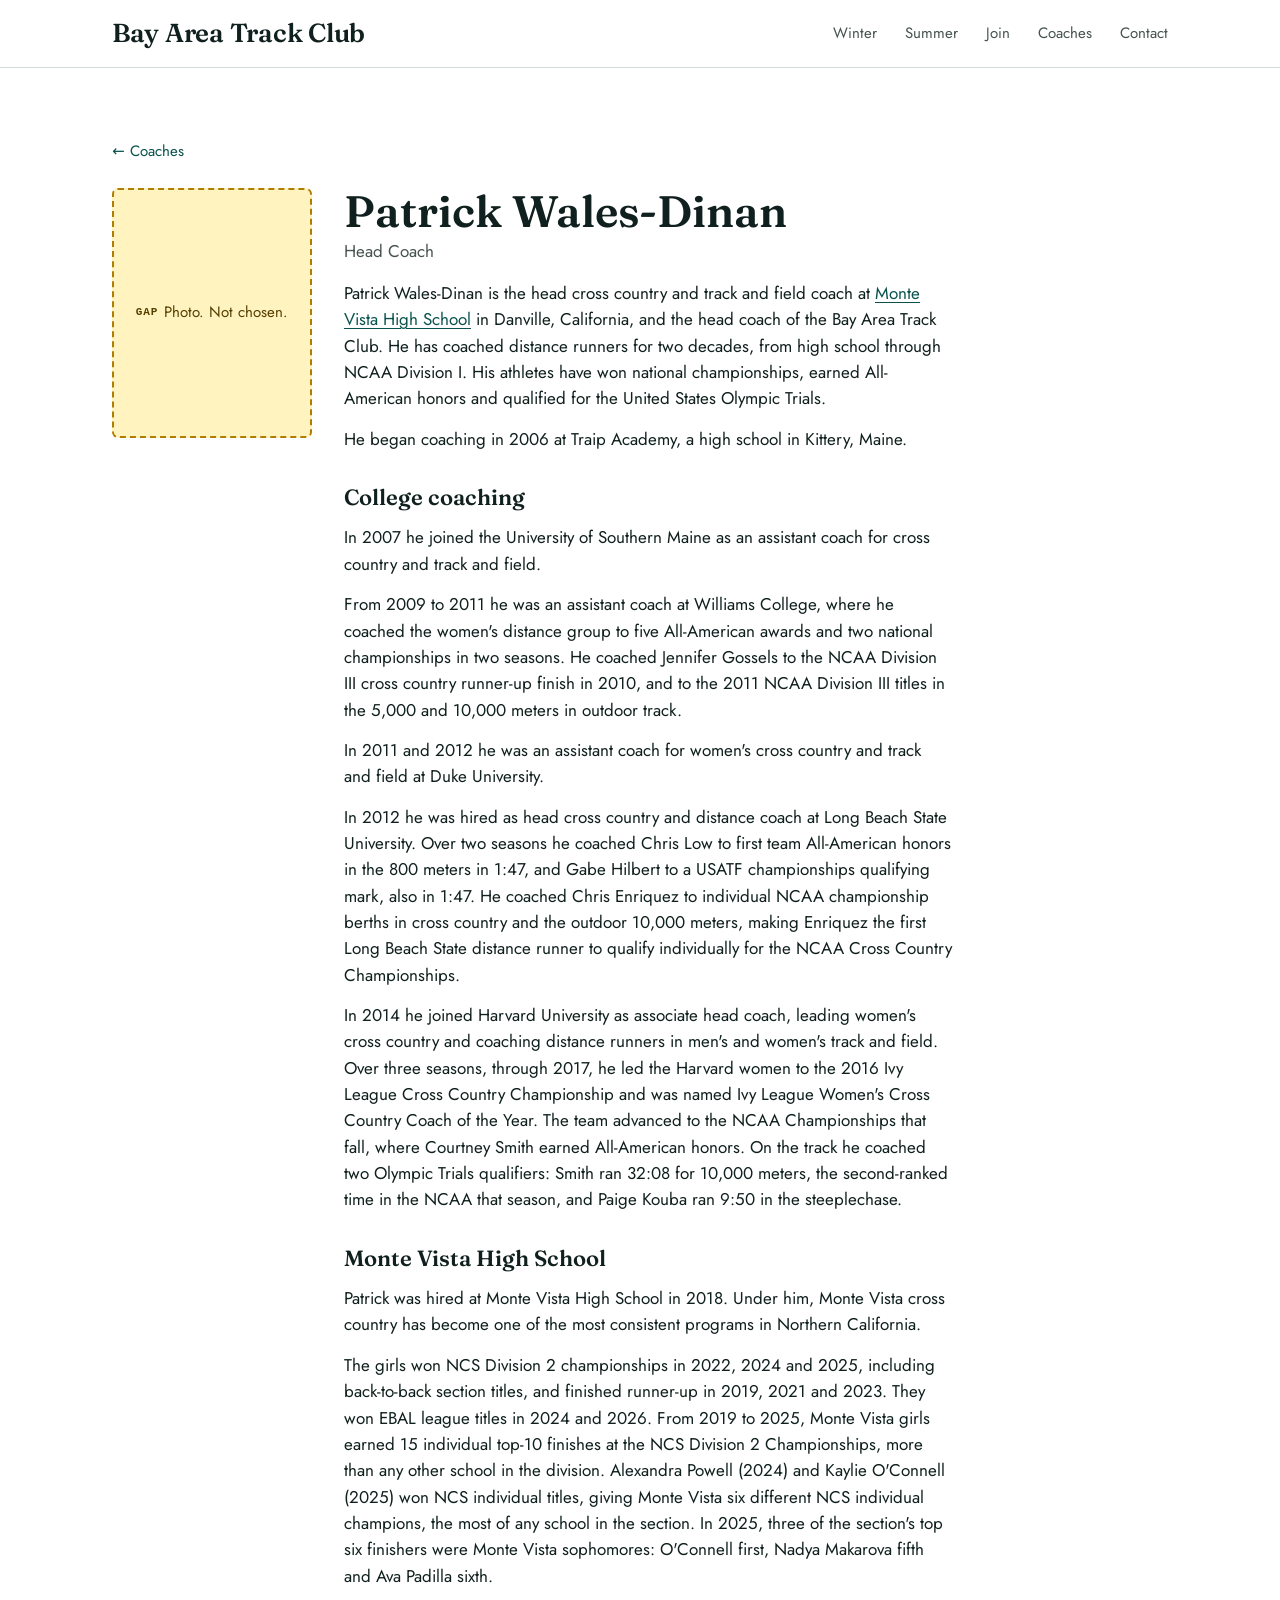
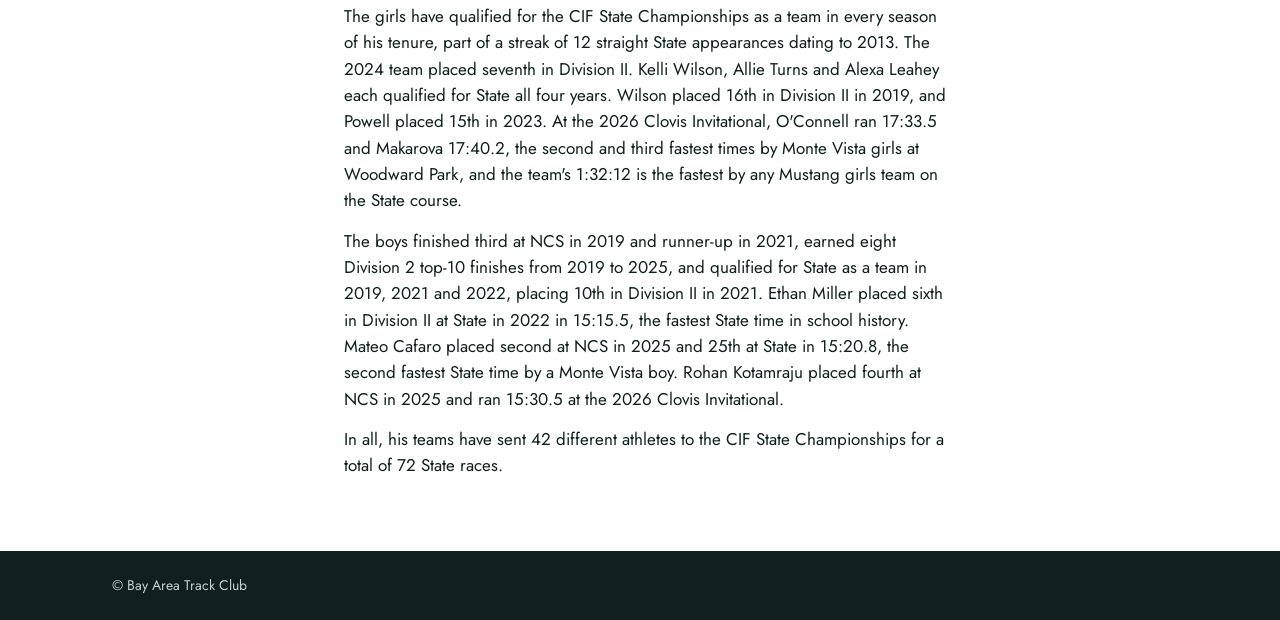
==== patrick-wales-dinan/index.html @ cbddcdc3 "Bay Area Track Club site, first version Not live: no remote, and the domain still points at Squaresp" ====
<!doctype html>
<html lang="en">
<head>
<meta charset="utf-8">
<meta name="viewport" content="width=device-width, initial-scale=1">
<title>Patrick Wales-Dinan | Head Coach, Bay Area Track Club</title>
<meta name="description" content="Patrick Wales-Dinan, head coach of the Bay Area Track Club, has coached distance runners for two decades, from high school through NCAA Division I.">
<link rel="canonical" href="https://www.bayareatrackclub.org/patrick-wales-dinan/">
<!-- GAP: favicon. Not decided; the empty icon stops a /favicon.ico 404. -->
<link rel="icon" href="data:,">
<link rel="preload" href="/fonts/jost-latin-400-normal.woff2" as="font" type="font/woff2" crossorigin>
<link rel="preload" href="/fonts/fraunces-latin-600-normal.woff2" as="font" type="font/woff2" crossorigin>
<link rel="stylesheet" href="/style.css">
</head>
<body>

<header class="site-header">
  <div class="wrap header-inner">
    <p class="wordmark"><a href="/">Bay Area Track Club</a></p>
    <nav class="nav" aria-label="Sections">
      <a href="/#winter">Winter</a>
      <a href="/#summer">Summer</a>
      <a href="/#join">Join</a>
      <a href="/#coaches">Coaches</a>
      <a href="/#contact">Contact</a>
    </nav>
  </div>
</header>

<main class="section">
  <div class="wrap">
    <p class="back"><a href="/#coaches">← Coaches</a></p>
    <article class="coach coach-page">
      <div class="coach-photo gap"><b class="gap-label">Gap</b> Photo. Not chosen.</div>
      <div class="coach-text">
        <h1>Patrick Wales-Dinan</h1>
        <p class="role">Head Coach</p>
        <div class="bio">
          <p>Patrick Wales-Dinan is the head cross country and track and field coach at <a href="https://montevistaxc.com/team/patrick-wales-dinan/">Monte Vista High School</a> in Danville, California, and the head coach of the Bay Area Track Club. He has coached distance runners for two decades, from high school through NCAA Division I. His athletes have won national championships, earned All-American honors and qualified for the United States Olympic Trials.</p>
          <p>He began coaching in 2006 at Traip Academy, a high school in Kittery, Maine.</p>
          <h2>College coaching</h2>
          <p>In 2007 he joined the University of Southern Maine as an assistant coach for cross country and track and field.</p>
          <p>From 2009 to 2011 he was an assistant coach at Williams College, where he coached the women's distance group to five All-American awards and two national championships in two seasons. He coached Jennifer Gossels to the NCAA Division III cross country runner-up finish in 2010, and to the 2011 NCAA Division III titles in the 5,000 and 10,000 meters in outdoor track.</p>
          <p>In 2011 and 2012 he was an assistant coach for women's cross country and track and field at Duke University.</p>
          <p>In 2012 he was hired as head cross country and distance coach at Long Beach State University. Over two seasons he coached Chris Low to first team All-American honors in the 800 meters in 1:47, and Gabe Hilbert to a USATF championships qualifying mark, also in 1:47. He coached Chris Enriquez to individual NCAA championship berths in cross country and the outdoor 10,000 meters, making Enriquez the first Long Beach State distance runner to qualify individually for the NCAA Cross Country Championships.</p>
          <p>In 2014 he joined Harvard University as associate head coach, leading women's cross country and coaching distance runners in men's and women's track and field. Over three seasons, through 2017, he led the Harvard women to the 2016 Ivy League Cross Country Championship and was named Ivy League Women's Cross Country Coach of the Year. The team advanced to the NCAA Championships that fall, where Courtney Smith earned All-American honors. On the track he coached two Olympic Trials qualifiers: Smith ran 32:08 for 10,000 meters, the second-ranked time in the NCAA that season, and Paige Kouba ran 9:50 in the steeplechase.</p>
          <h2>Monte Vista High School</h2>
          <p>Patrick was hired at Monte Vista High School in 2018. Under him, Monte Vista cross country has become one of the most consistent programs in Northern California.</p>
          <p>The girls won NCS Division 2 championships in 2022, 2024 and 2025, including back-to-back section titles, and finished runner-up in 2019, 2021 and 2023. They won EBAL league titles in 2024 and 2026. From 2019 to 2025, Monte Vista girls earned 15 individual top-10 finishes at the NCS Division 2 Championships, more than any other school in the division. Alexandra Powell (2024) and Kaylie O'Connell (2025) won NCS individual titles, giving Monte Vista six different NCS individual champions, the most of any school in the section. In 2025, three of the section's top six finishers were Monte Vista sophomores: O'Connell first, Nadya Makarova fifth and Ava Padilla sixth.</p>
          <p>The girls have qualified for the CIF State Championships as a team in every season of his tenure, part of a streak of 12 straight State appearances dating to 2013. The 2024 team placed seventh in Division II. Kelli Wilson, Allie Turns and Alexa Leahey each qualified for State all four years. Wilson placed 16th in Division II in 2019, and Powell placed 15th in 2023. At the 2026 Clovis Invitational, O'Connell ran 17:33.5 and Makarova 17:40.2, the second and third fastest times by Monte Vista girls at Woodward Park, and the team's 1:32:12 is the fastest by any Mustang girls team on the State course.</p>
          <p>The boys finished third at NCS in 2019 and runner-up in 2021, earned eight Division 2 top-10 finishes from 2019 to 2025, and qualified for State as a team in 2019, 2021 and 2022, placing 10th in Division II in 2021. Ethan Miller placed sixth in Division II at State in 2022 in 15:15.5, the fastest State time in school history. Mateo Cafaro placed second at NCS in 2025 and 25th at State in 15:20.8, the second fastest State time by a Monte Vista boy. Rohan Kotamraju placed fourth at NCS in 2025 and ran 15:30.5 at the 2026 Clovis Invitational.</p>
          <p>In all, his teams have sent 42 different athletes to the CIF State Championships for a total of 72 State races.</p>
        </div>
      </div>
    </article>
  </div>
</main>

<footer class="site-footer">
  <div class="wrap">
    <p>© Bay Area Track Club</p>
  </div>
</footer>

</body>
</html>
---- style.css ----
/* Bay Area Track Club — the only stylesheet. Phone layout first; wider layouts in min-width queries. */

/* Fonts: self-hosted latin subsets from @fontsource 5.3.0, SIL OFL 1.1 (licences in /fonts/). Only these three files exist: add a weight here before using it. */
@font-face{font-family:"Fraunces";src:url("/fonts/fraunces-latin-600-normal.woff2") format("woff2");font-weight:600;font-style:normal;font-display:swap}
@font-face{font-family:"Jost";src:url("/fonts/jost-latin-400-normal.woff2") format("woff2");font-weight:400;font-style:normal;font-display:swap}
@font-face{font-family:"Jost";src:url("/fonts/jost-latin-600-normal.woff2") format("woff2");font-weight:600;font-style:normal;font-display:swap}

:root{
  --paper:#ffffff;
  --wash:#EDF3F2;
  --line:#D2DDDB;
  --ink:#10201E;
  --ink-2:#46534F;
  --accent:#0C6B66;
  --accent-ink:#09524E;
  --on-accent:#ffffff;
  --footer-ink:#C6D2CF;

  /* Draft markers. Nothing goes live while any are on the page. */
  --gap-bg:#FFF3BF;
  --gap-line:#B07D00;
  --gap-ink:#553F00;
  --confirm-bg:#F3EFFC;
  --confirm-line:#6A4DB8;

  /* Fraunces for the wordmark, headings and figures; Jost for everything else. */
  --display:"Fraunces",Georgia,"Times New Roman",serif;
  --text:"Jost",system-ui,-apple-system,"Segoe UI",Roboto,"Helvetica Neue",Arial,sans-serif;
  --mono:ui-monospace,"SFMono-Regular",Menlo,monospace;

  --gutter:16px;
  --maxw:1120px;
  --measure:38rem;
  color-scheme:light;
}
@media (min-width:760px){:root{--gutter:32px}}

*,*::before,*::after{box-sizing:border-box}
html{-webkit-text-size-adjust:100%;scroll-behavior:smooth}
@media (prefers-reduced-motion:reduce){html{scroll-behavior:auto}}
body{margin:0;background:var(--paper);color:var(--ink);font-family:var(--text);font-size:17px;line-height:1.55}
img{display:block;max-width:100%;height:auto}
a{color:var(--accent-ink);text-underline-offset:.15em}
a:hover{color:var(--ink)}
a:focus-visible{outline:2px solid var(--accent);outline-offset:2px;border-radius:2px}
h1,h2,h3,h4{font-family:var(--display);font-weight:600;line-height:1.1;margin:0;text-wrap:balance}
b,strong{font-weight:600}
p,ul,ol,figure{margin:0}

.wrap{max-width:var(--maxw);margin:0 auto;padding:0 var(--gutter)}

/* Header */
.site-header{border-bottom:1px solid var(--line)}
.header-inner{display:flex;flex-direction:column;gap:2px;padding-top:14px;padding-bottom:4px}
/* The wordmark is the <h1> on the home page and a link home on other pages; it looks the same on both. */
.wordmark{font-family:var(--display);font-weight:600;line-height:1.1;font-size:1.5rem;letter-spacing:-.01em}
.wordmark a{color:inherit;text-decoration:none}
.nav{display:flex;flex-wrap:wrap;column-gap:20px}
.nav a{display:inline-block;padding:10px 0;color:var(--ink-2);text-decoration:none;font-size:.9375rem}
.nav a:hover{color:var(--accent-ink);text-decoration:underline}
@media (min-width:760px){
  .header-inner{flex-direction:row;align-items:center;justify-content:space-between;padding-top:12px;padding-bottom:12px}
  .wordmark{font-size:1.625rem}
  .nav{column-gap:28px}
}

/* Hero */
/* The hero is square (1440 × 1440); these crops keep both runners and the ridge in frame. */
.hero img{width:100%;aspect-ratio:4/3;object-fit:cover;object-position:50% 50%}
@media (min-width:760px){.hero img{aspect-ratio:2/1;max-height:720px;object-position:50% 44%}}
.credit{font-size:.75rem;line-height:1.4;color:var(--ink-2);padding-top:6px;text-align:right}
.hero .credit{padding-right:var(--gutter);padding-left:var(--gutter)}

/* Sections */
.section{padding:44px 0}
.band{background:var(--wash)}
@media (min-width:760px){.section{padding:72px 0}}
h2{font-size:2rem;margin-bottom:16px}
h3{font-size:1.25rem}
@media (min-width:760px){h2{font-size:2.5rem;margin-bottom:20px}}

.split{display:grid;gap:28px}
@media (min-width:960px){.split{grid-template-columns:minmax(0,1fr) minmax(0,26rem);gap:56px;align-items:start}}
.col-text{max-width:var(--measure)}
.col-text > * + *{margin-top:14px}
.col-text > h2 + *{margin-top:0}
.lede{font-size:1.1875rem;line-height:1.45}

.facts{list-style:none;padding:0;border-top:1px solid var(--line)}
.facts li{padding:12px 0;border-bottom:1px solid var(--line)}
.facts b{font-weight:600}

.cost{display:flex;align-items:baseline;gap:10px;padding-top:8px}
.cost b{font-weight:600}
.amount{font-family:var(--display);font-size:2.25rem;font-weight:600;line-height:1;color:var(--accent-ink)}

.photo img{width:100%;border-radius:4px}

/* How to join */
.steps{list-style:none;padding:0;counter-reset:step;display:grid;gap:16px}
.steps > li{counter-increment:step;background:var(--paper);border:1px solid var(--line);border-radius:8px;padding:20px}
.steps > li::before{content:counter(step);display:flex;align-items:center;justify-content:center;width:32px;height:32px;border-radius:50%;background:var(--accent);color:var(--on-accent);font-weight:600;margin-bottom:12px}
.steps > li > * + *{margin-top:12px}
@media (min-width:760px){.steps{grid-template-columns:1fr 1fr;gap:24px}}
.club-no{font-family:var(--display);font-size:1.2em;white-space:nowrap}
.btn{display:inline-block;background:var(--accent);color:var(--on-accent);text-decoration:none;font-weight:600;padding:12px 18px;border-radius:6px}
.btn:hover{background:var(--accent-ink);color:var(--on-accent)}
/* A QR code is no use on the phone showing it, so it appears only on wider screens. index.html's <picture> keeps phones from fetching it. */
.qr{display:none}
@media (min-width:760px){.qr{display:block}.qr img{width:200px}}

/* Coaches: one row per coach, photo then text; side by side from 760px */
.coaches{display:grid;gap:48px}
.coach{display:grid;gap:16px}
@media (min-width:760px){.coach{grid-template-columns:200px minmax(0,1fr);gap:32px;align-items:start}}
.coach-photo{aspect-ratio:4/5;width:100%;max-width:240px;display:flex;align-items:center;justify-content:center;text-align:center}
.coach-text{max-width:var(--measure)}
.coach .role{margin-top:4px;color:var(--ink-2)}
.coach-text > .gap,.summary,.bio{margin-top:16px}
.more{margin-top:12px}

/* A coach's own page (/patrick-wales-dinan/) */
.back{font-size:.9375rem;margin-bottom:24px}
.back a{text-decoration:none}
.back a:hover{text-decoration:underline}
.coach-page h1{font-size:2.25rem;line-height:1.05}
@media (min-width:760px){.coach-page h1{font-size:2.75rem}}
.bio > * + *{margin-top:14px}
.bio h2{font-size:1.375rem;line-height:1.2;margin-top:32px;margin-bottom:0}

/* Contact */
.contact-email{font-size:1.25rem}
.contact-email a{overflow-wrap:anywhere}

/* Footer */
.site-footer{background:var(--ink);color:var(--footer-ink);padding:24px 0;font-size:.875rem}

/* Draft markers: .gap = missing, .confirm = carried over from the old site and not yet confirmed */
.gap{background:var(--gap-bg);color:var(--gap-ink);border:2px dashed var(--gap-line);border-radius:6px;padding:12px 14px;font-size:.9375rem;line-height:1.4}
span.gap{display:inline;padding:1px 6px;border-width:1px;border-radius:4px;font-size:.875em;white-space:nowrap}
.gap-label{font-family:var(--mono);font-size:.6875rem;font-weight:700;letter-spacing:.08em;text-transform:uppercase;margin-right:6px}
.confirm{background:var(--confirm-bg);border:2px dotted var(--confirm-line);border-radius:6px;padding:12px 14px}
.confirm > * + *{margin-top:12px}
.confirm-label{font-family:var(--mono);font-size:.6875rem;font-weight:700;letter-spacing:.08em;text-transform:uppercase;color:var(--confirm-line)}
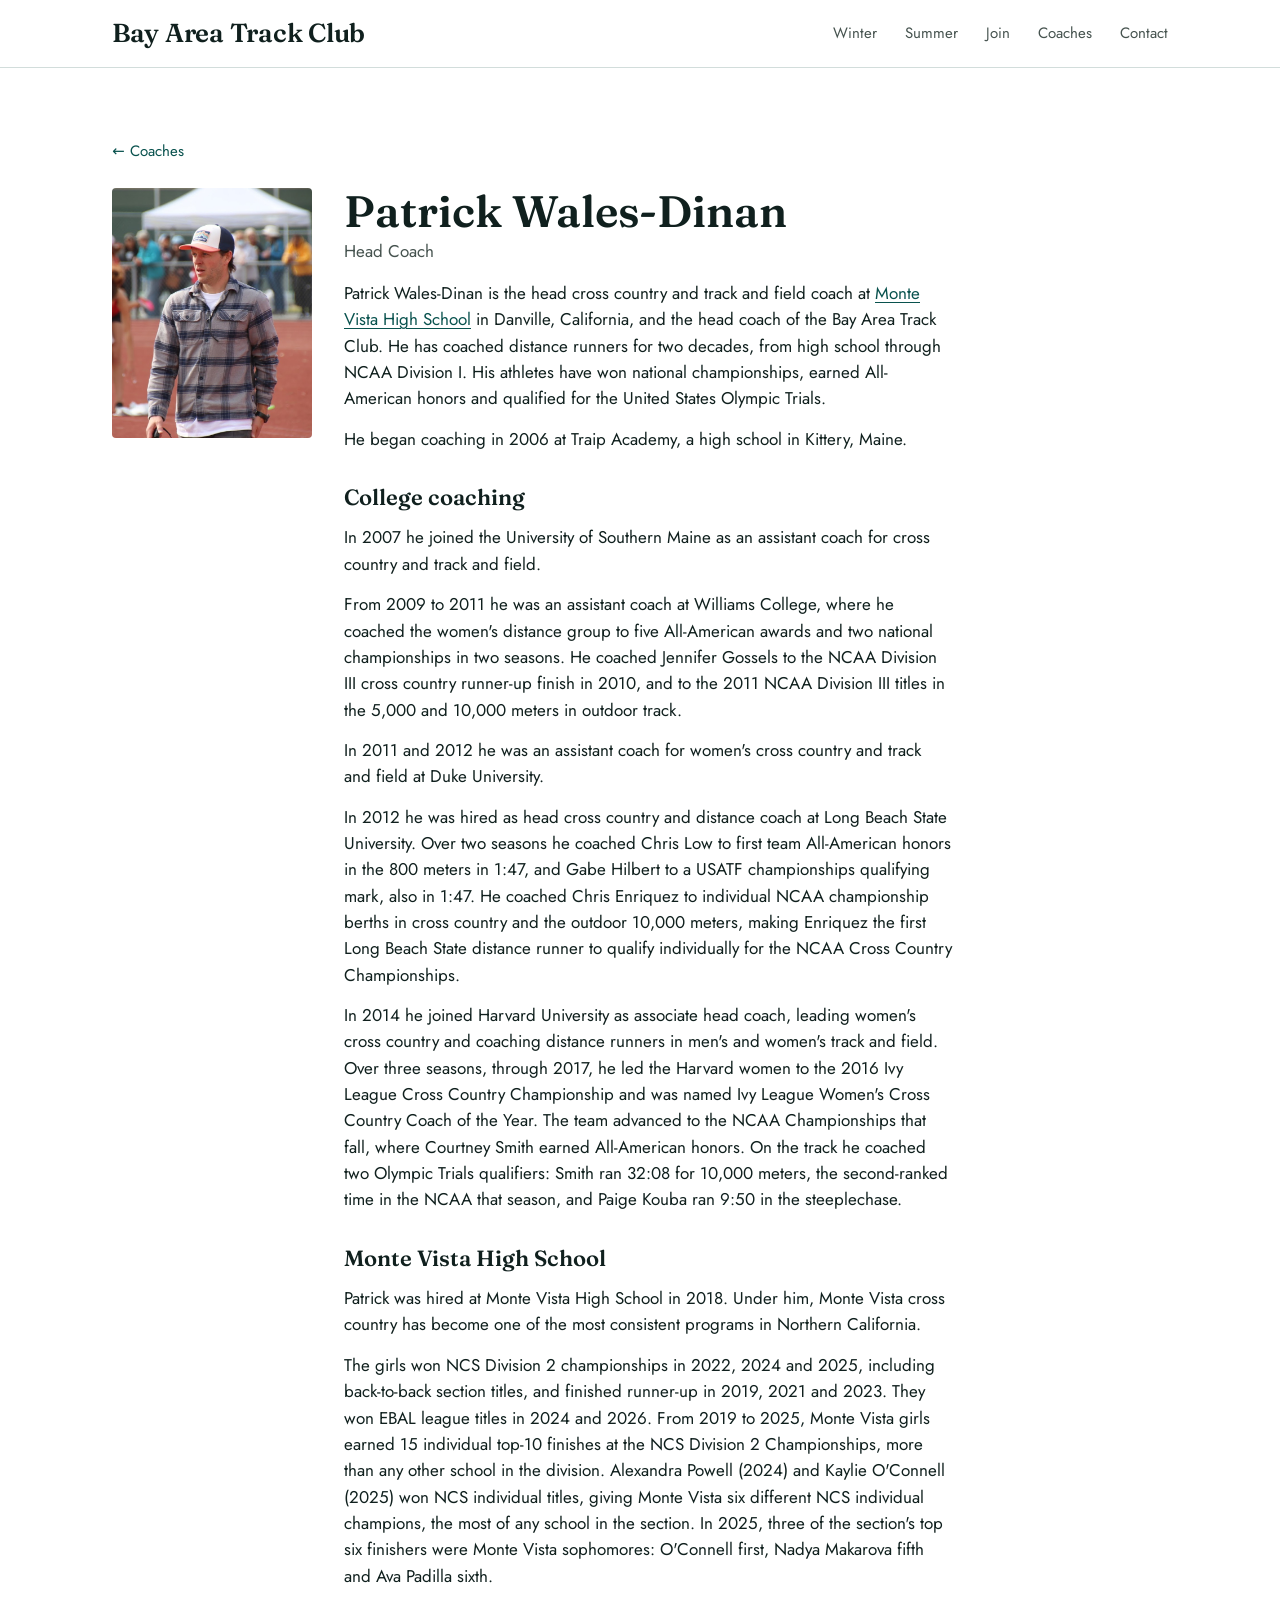
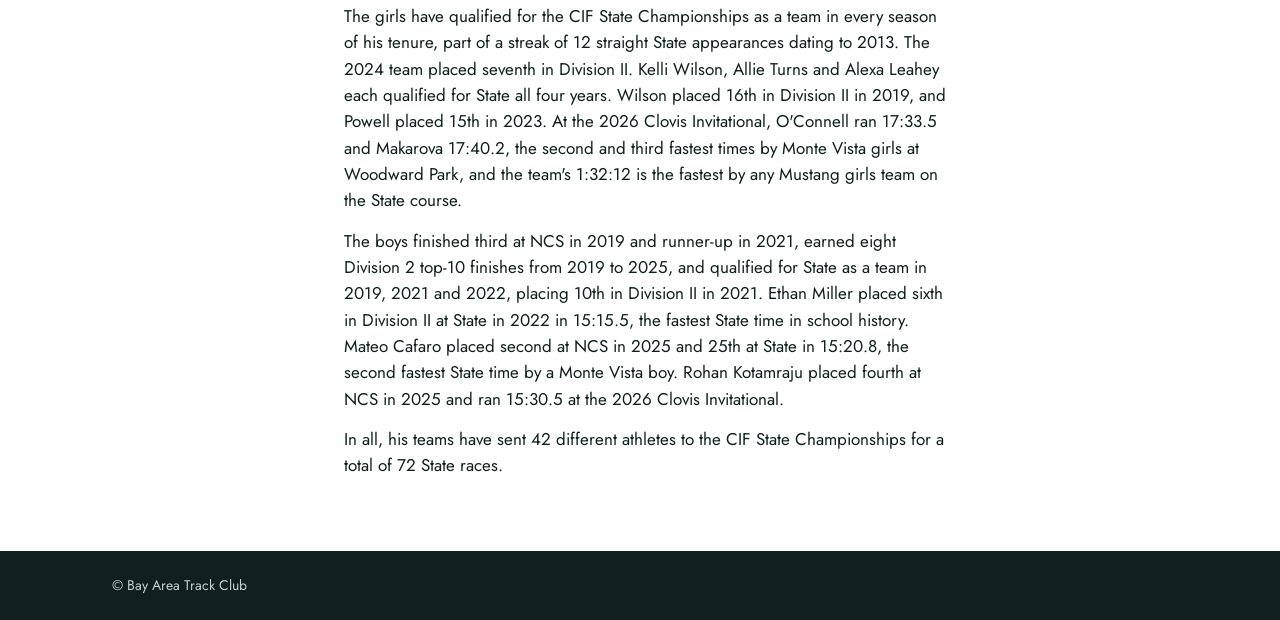
==== commit 2641a27f: "Apex domain, Patrick's portrait, remaining answers - Canonical host is bayareatrackclub.org, not www" ====
--- a/patrick-wales-dinan/index.html
+++ b/patrick-wales-dinan/index.html
@@ -5,7 +5,7 @@
 <meta name="viewport" content="width=device-width, initial-scale=1">
 <title>Patrick Wales-Dinan | Head Coach, Bay Area Track Club</title>
 <meta name="description" content="Patrick Wales-Dinan, head coach of the Bay Area Track Club, has coached distance runners for two decades, from high school through NCAA Division I.">
-<link rel="canonical" href="https://www.bayareatrackclub.org/patrick-wales-dinan/">
+<link rel="canonical" href="https://bayareatrackclub.org/patrick-wales-dinan/">
 <!-- GAP: favicon. Not decided; the empty icon stops a /favicon.ico 404. -->
 <link rel="icon" href="data:,">
 <link rel="preload" href="/fonts/jost-latin-400-normal.woff2" as="font" type="font/woff2" crossorigin>
@@ -31,7 +31,7 @@
   <div class="wrap">
     <p class="back"><a href="/#coaches">← Coaches</a></p>
     <article class="coach coach-page">
-      <div class="coach-photo gap"><b class="gap-label">Gap</b> Photo. Not chosen.</div>
+      <img class="coach-photo" src="/images/coach-wales-dinan.jpg" width="710" height="887" alt="Patrick Wales-Dinan">
       <div class="coach-text">
         <h1>Patrick Wales-Dinan</h1>
         <p class="role">Head Coach</p>
--- a/style.css
+++ b/style.css
@@ -68,8 +68,6 @@
 /* The hero is square (1440 × 1440); these crops keep both runners and the ridge in frame. */
 .hero img{width:100%;aspect-ratio:4/3;object-fit:cover;object-position:50% 50%}
 @media (min-width:760px){.hero img{aspect-ratio:2/1;max-height:720px;object-position:50% 44%}}
-.credit{font-size:.75rem;line-height:1.4;color:var(--ink-2);padding-top:6px;text-align:right}
-.hero .credit{padding-right:var(--gutter);padding-left:var(--gutter)}
 
 /* Sections */
 .section{padding:44px 0}
@@ -112,8 +110,11 @@
 /* Coaches: one row per coach, photo then text; side by side from 760px */
 .coaches{display:grid;gap:48px}
 .coach{display:grid;gap:16px}
-@media (min-width:760px){.coach{grid-template-columns:200px minmax(0,1fr);gap:32px;align-items:start}}
-.coach-photo{aspect-ratio:4/5;width:100%;max-width:240px;display:flex;align-items:center;justify-content:center;text-align:center}
+@media (min-width:760px){
+  .coach{grid-template-columns:200px minmax(0,1fr);gap:32px;align-items:start}
+  .coach.no-photo .coach-text{grid-column:2}
+}
+.coach-photo{aspect-ratio:4/5;width:100%;max-width:240px;object-fit:cover;border-radius:4px}
 .coach-text{max-width:var(--measure)}
 .coach .role{margin-top:4px;color:var(--ink-2)}
 .coach-text > .gap,.summary,.bio{margin-top:16px}
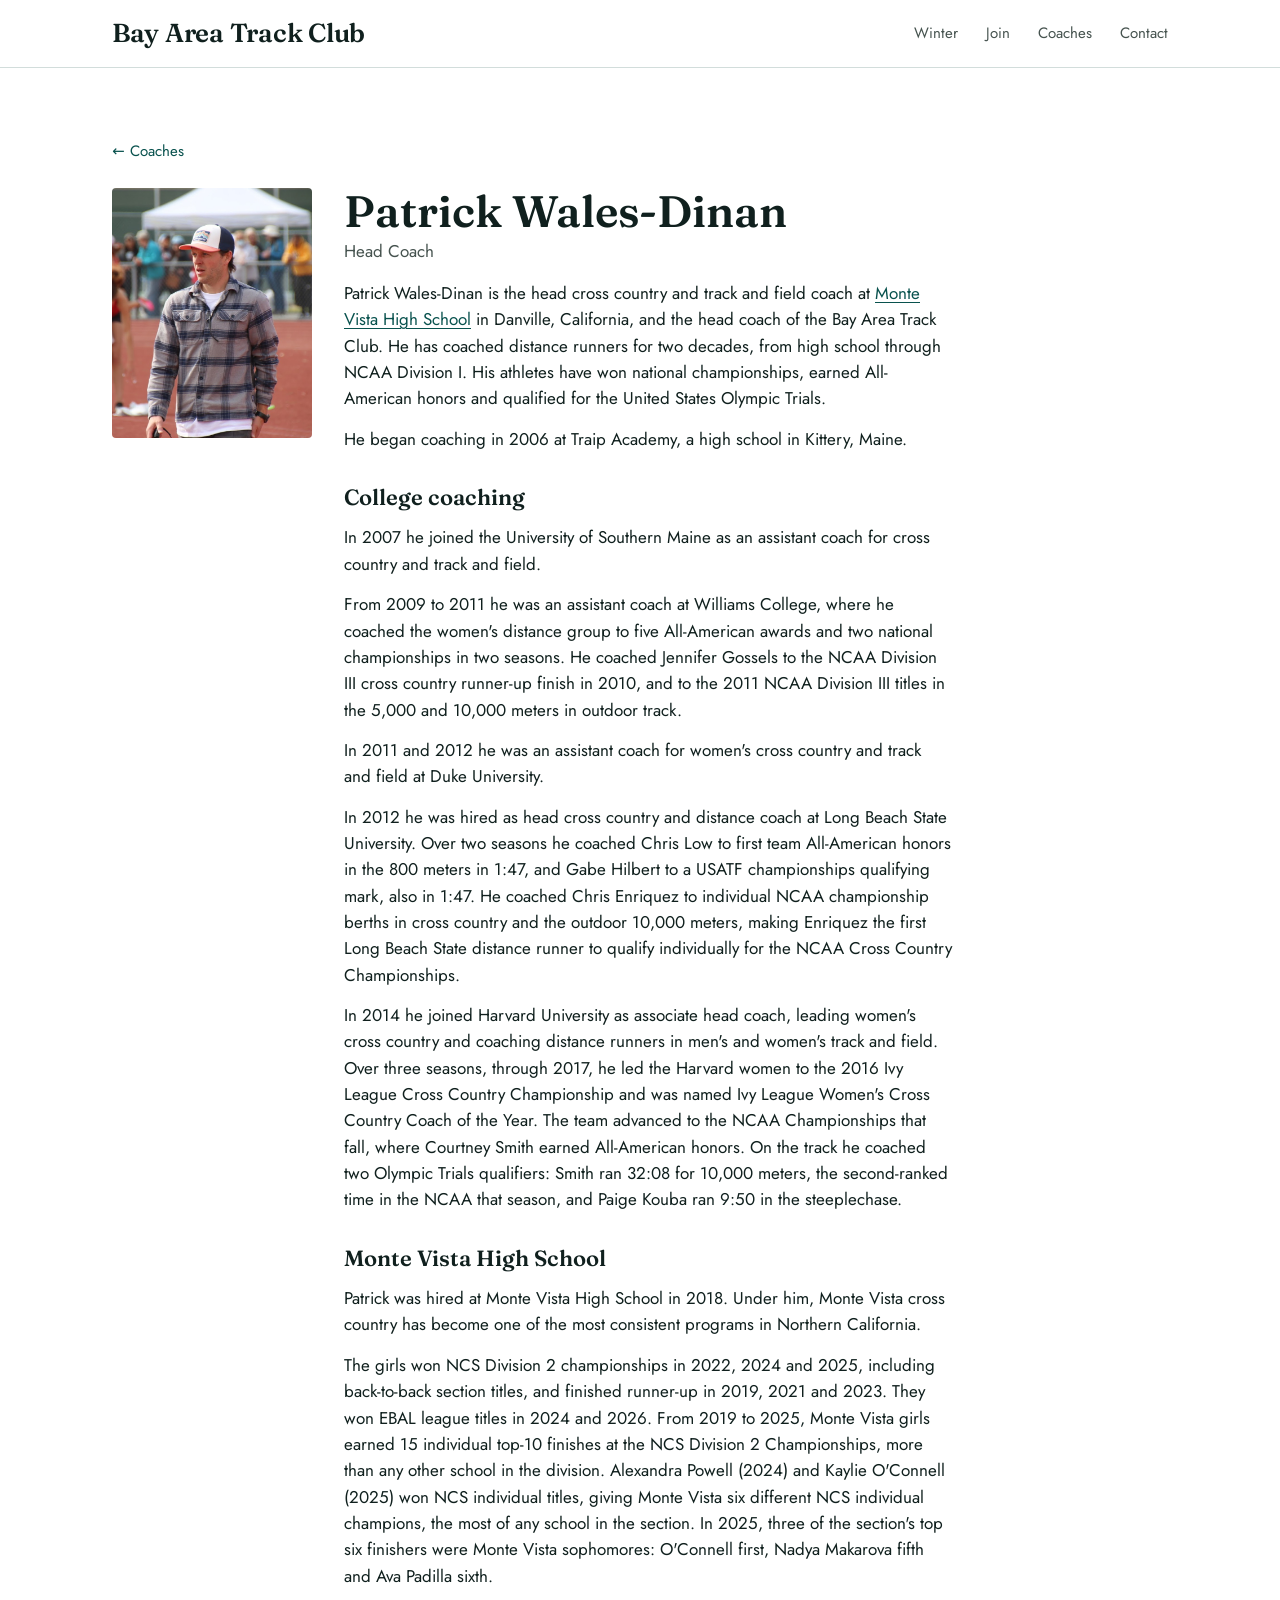
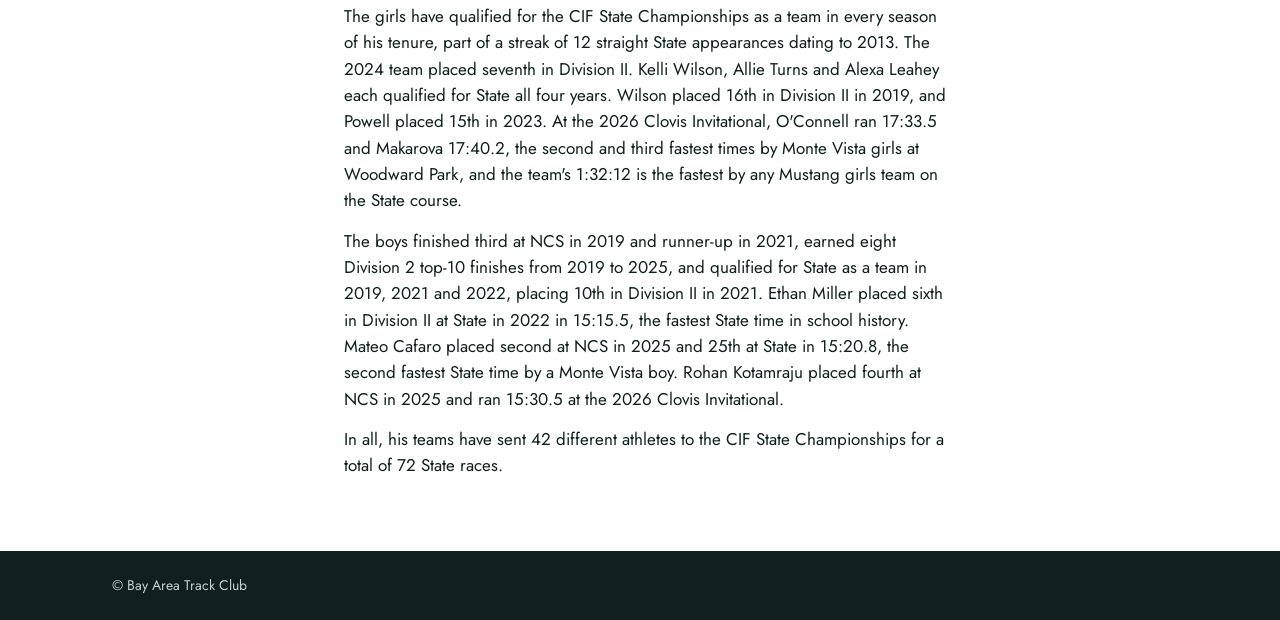
==== commit f4720198: "Park the Summer section until the 2027 dates exist - Summer section and its menu link commented out " ====
--- a/patrick-wales-dinan/index.html
+++ b/patrick-wales-dinan/index.html
@@ -6,7 +6,7 @@
 <title>Patrick Wales-Dinan | Head Coach, Bay Area Track Club</title>
 <meta name="description" content="Patrick Wales-Dinan, head coach of the Bay Area Track Club, has coached distance runners for two decades, from high school through NCAA Division I.">
 <link rel="canonical" href="https://bayareatrackclub.org/patrick-wales-dinan/">
-<!-- GAP: favicon. Not decided; the empty icon stops a /favicon.ico 404. -->
+<!-- No favicon, by the owner's decision. The empty icon stops browsers requesting /favicon.ico. -->
 <link rel="icon" href="data:,">
 <link rel="preload" href="/fonts/jost-latin-400-normal.woff2" as="font" type="font/woff2" crossorigin>
 <link rel="preload" href="/fonts/fraunces-latin-600-normal.woff2" as="font" type="font/woff2" crossorigin>
@@ -19,7 +19,7 @@
     <p class="wordmark"><a href="/">Bay Area Track Club</a></p>
     <nav class="nav" aria-label="Sections">
       <a href="/#winter">Winter</a>
-      <a href="/#summer">Summer</a>
+      <!-- <a href="/#summer">Summer</a> (parked with the Summer section) -->
       <a href="/#join">Join</a>
       <a href="/#coaches">Coaches</a>
       <a href="/#contact">Contact</a>
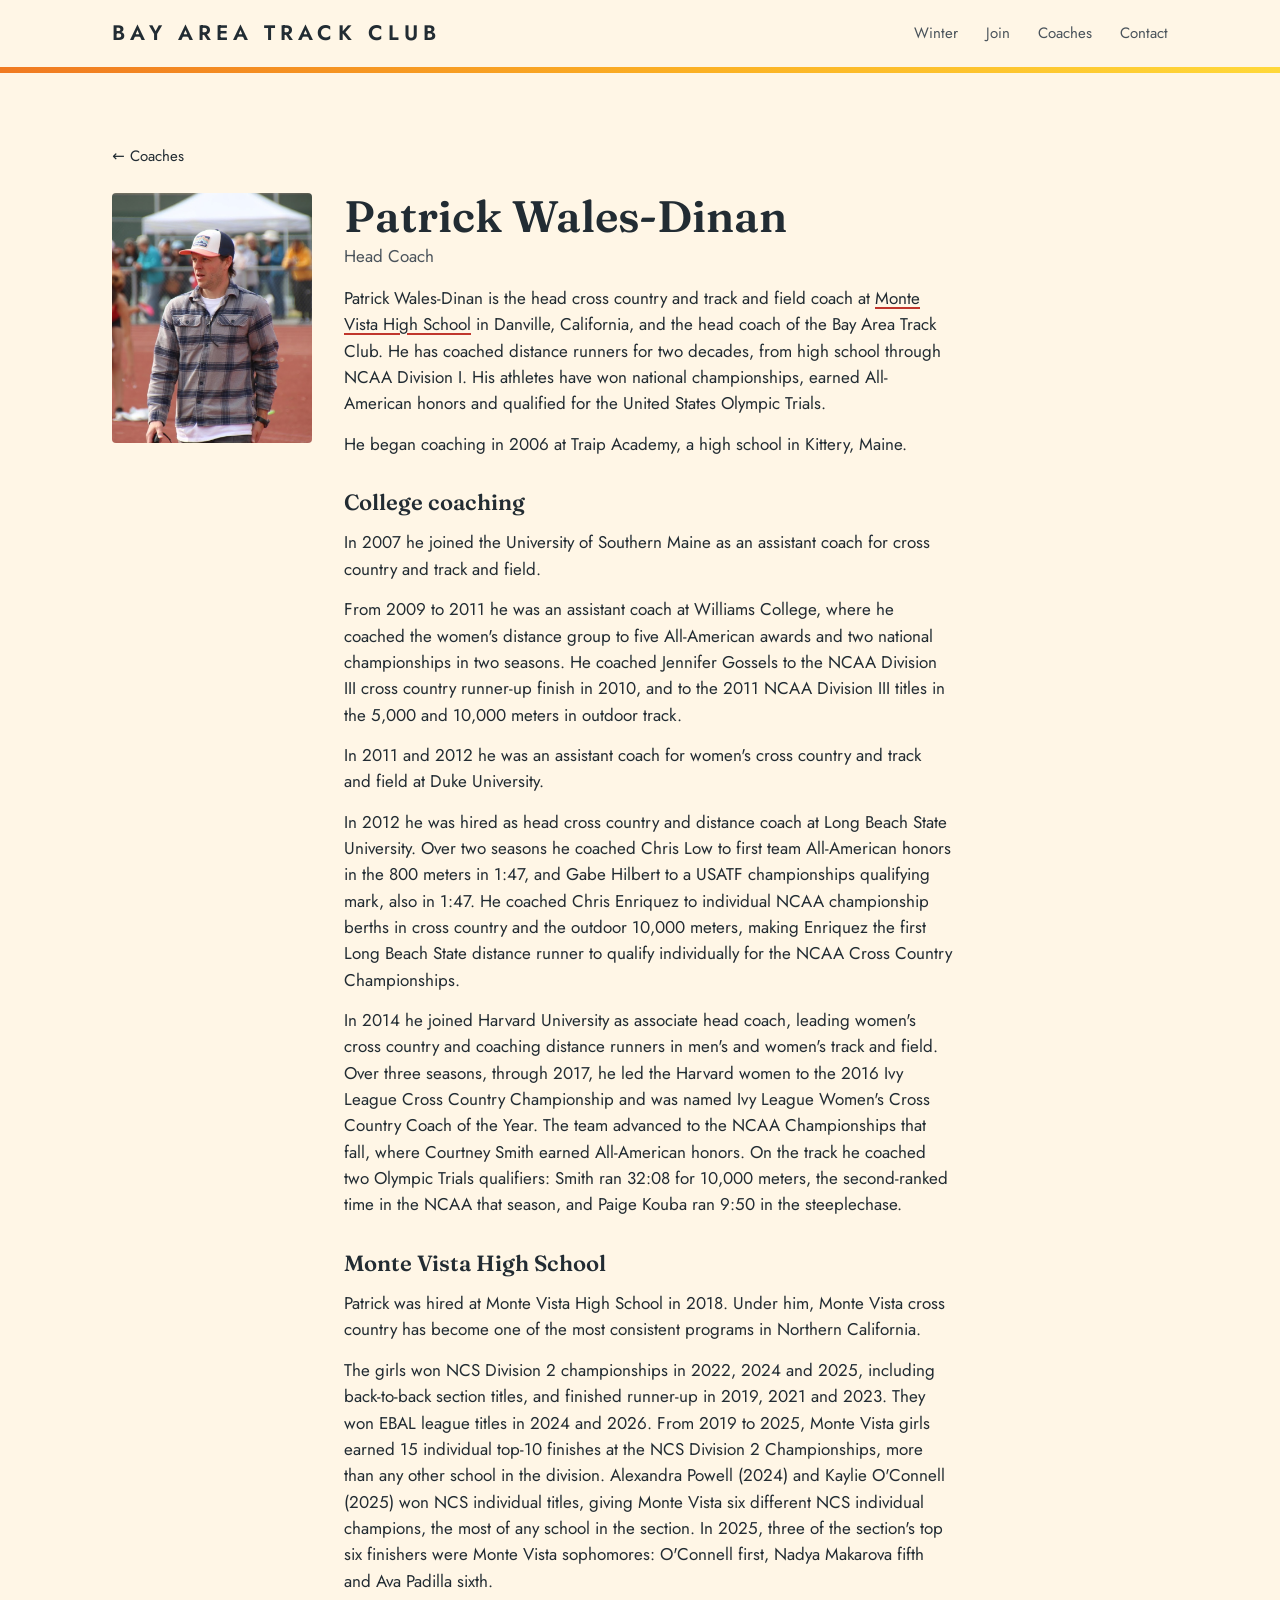
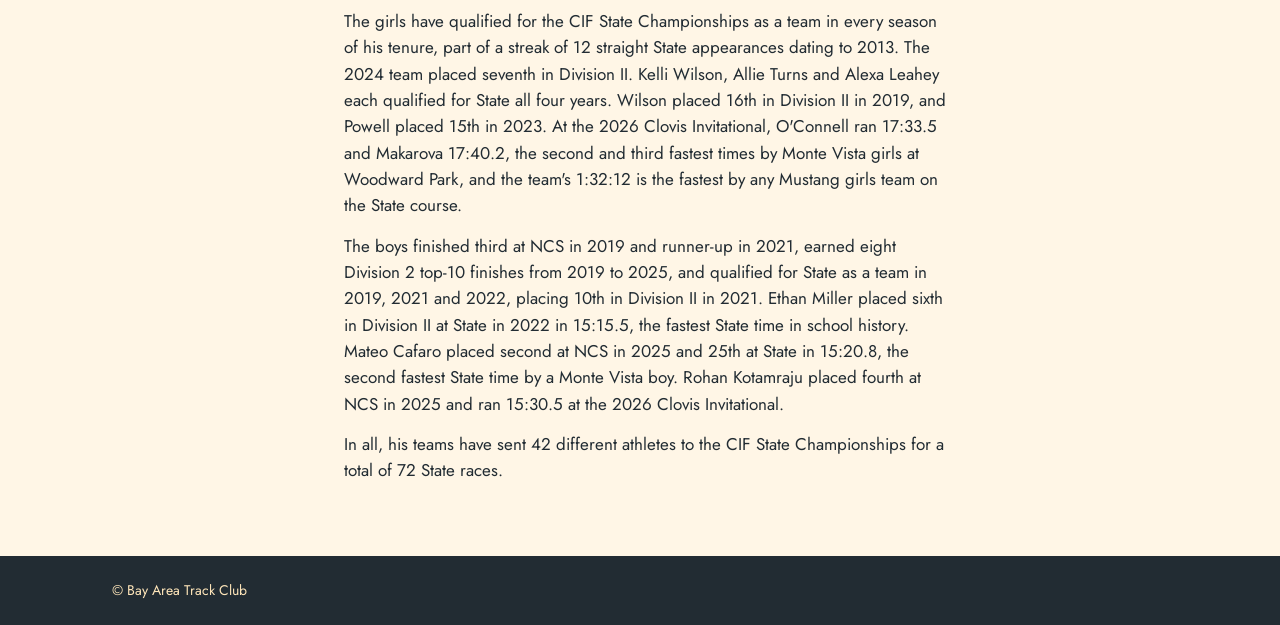
==== commit bc990928: "Sunset palette, wide wordmark, sunset hero Replaces the teal with a warm sunset palette taken from t" ====
--- a/patrick-wales-dinan/index.html
+++ b/patrick-wales-dinan/index.html
@@ -6,9 +6,20 @@
 <title>Patrick Wales-Dinan | Head Coach, Bay Area Track Club</title>
 <meta name="description" content="Patrick Wales-Dinan, head coach of the Bay Area Track Club, has coached distance runners for two decades, from high school through NCAA Division I.">
 <link rel="canonical" href="https://bayareatrackclub.org/patrick-wales-dinan/">
+<!-- Link previews. og:title, og:description and og:url repeat the title, description and canonical above; change them together. -->
+<meta property="og:title" content="Patrick Wales-Dinan | Head Coach, Bay Area Track Club">
+<meta property="og:description" content="Patrick Wales-Dinan, head coach of the Bay Area Track Club, has coached distance runners for two decades, from high school through NCAA Division I.">
+<meta property="og:url" content="https://bayareatrackclub.org/patrick-wales-dinan/">
+<meta property="og:image" content="https://bayareatrackclub.org/images/link-preview.jpg">
+<meta property="og:image:width" content="1200">
+<meta property="og:image:height" content="630">
+<meta property="og:image:alt" content="A pink and orange sunset over a grass field and trees, beside the words Bay Area Track Club">
+<meta name="twitter:card" content="summary_large_image">
+<meta name="twitter:image" content="https://bayareatrackclub.org/images/link-preview.jpg">
 <!-- No favicon, by the owner's decision. The empty icon stops browsers requesting /favicon.ico. -->
 <link rel="icon" href="data:,">
 <link rel="preload" href="/fonts/jost-latin-400-normal.woff2" as="font" type="font/woff2" crossorigin>
+<link rel="preload" href="/fonts/jost-latin-600-normal.woff2" as="font" type="font/woff2" crossorigin>
 <link rel="preload" href="/fonts/fraunces-latin-600-normal.woff2" as="font" type="font/woff2" crossorigin>
 <link rel="stylesheet" href="/style.css">
 </head>
--- a/style.css
+++ b/style.css
@@ -6,15 +6,21 @@
 @font-face{font-family:"Jost";src:url("/fonts/jost-latin-600-normal.woff2") format("woff2");font-weight:600;font-style:normal;font-display:swap}
 
 :root{
-  --paper:#ffffff;
-  --wash:#EDF3F2;
-  --line:#D2DDDB;
-  --ink:#10201E;
-  --ink-2:#46534F;
-  --accent:#0C6B66;
-  --accent-ink:#09524E;
+  /* Sunset palette, after the old site's banner: deep orange through amber to yellow, a strong red as the accent, dark slate for type.
+     Contrast ratios are in README.md, "Colours". */
+  --paper:#FFF6E6;       /* page ground */
+  --band:#FFDB9A;        /* light amber: alternate sections */
+  --sun-orange:#F07A22;  /* deep orange: the Contact band, step numbers */
+  --sun-amber:#FBB124;   /* amber */
+  --sun-yellow:#FFD83A;  /* yellow: a highlight only, never carries text */
+  --card:#ffffff;
+  --line:#E7C27E;
+  --ink:#222C33;         /* dark slate: all type */
+  --ink-2:#4A535B;       /* secondary slate; never on deep orange */
+  --accent:#C0362C;      /* red: buttons, link underlines, focus rings. Never on deep orange */
+  --accent-ink:#9E2B22;  /* red for text (link hover) */
   --on-accent:#ffffff;
-  --footer-ink:#C6D2CF;
+  --footer-ink:#FFE6BA;
 
   /* Draft markers. Nothing goes live while any are on the page. */
   --gap-bg:#FFF3BF;
@@ -23,7 +29,7 @@
   --confirm-bg:#F3EFFC;
   --confirm-line:#6A4DB8;
 
-  /* Fraunces for the wordmark, headings and figures; Jost for everything else. */
+  /* Jost, set wide in capitals, for the wordmark; Fraunces for headings and figures; Jost for everything else. */
   --display:"Fraunces",Georgia,"Times New Roman",serif;
   --text:"Jost",system-ui,-apple-system,"Segoe UI",Roboto,"Helvetica Neue",Arial,sans-serif;
   --mono:ui-monospace,"SFMono-Regular",Menlo,monospace;
@@ -40,8 +46,8 @@
 @media (prefers-reduced-motion:reduce){html{scroll-behavior:auto}}
 body{margin:0;background:var(--paper);color:var(--ink);font-family:var(--text);font-size:17px;line-height:1.55}
 img{display:block;max-width:100%;height:auto}
-a{color:var(--accent-ink);text-underline-offset:.15em}
-a:hover{color:var(--ink)}
+a{color:var(--ink);text-decoration-color:var(--accent);text-decoration-thickness:2px;text-underline-offset:.18em}
+a:hover{color:var(--accent-ink)}
 a:focus-visible{outline:2px solid var(--accent);outline-offset:2px;border-radius:2px}
 h1,h2,h3,h4{font-family:var(--display);font-weight:600;line-height:1.1;margin:0;text-wrap:balance}
 b,strong{font-weight:600}
@@ -50,28 +56,35 @@
 .wrap{max-width:var(--maxw);margin:0 auto;padding:0 var(--gutter)}
 
 /* Header */
-.site-header{border-bottom:1px solid var(--line)}
+.site-header{background:var(--paper)}
+/* The sunset stripe: yellow's one job is this highlight. */
+.site-header::after{content:"";display:block;height:6px;background:linear-gradient(90deg,var(--sun-orange),var(--sun-amber) 55%,var(--sun-yellow))}
 .header-inner{display:flex;flex-direction:column;gap:2px;padding-top:14px;padding-bottom:4px}
 /* The wordmark is the <h1> on the home page and a link home on other pages; it looks the same on both. */
-.wordmark{font-family:var(--display);font-weight:600;line-height:1.1;font-size:1.5rem;letter-spacing:-.01em}
+.wordmark{font-family:var(--text);font-weight:600;line-height:1.2;font-size:1.0625rem;letter-spacing:.24em;text-transform:uppercase;text-wrap:balance}
 .wordmark a{color:inherit;text-decoration:none}
 .nav{display:flex;flex-wrap:wrap;column-gap:20px}
 .nav a{display:inline-block;padding:10px 0;color:var(--ink-2);text-decoration:none;font-size:.9375rem}
-.nav a:hover{color:var(--accent-ink);text-decoration:underline}
+.nav a:hover{color:var(--ink);text-decoration:underline;text-decoration-color:var(--accent)}
 @media (min-width:760px){
   .header-inner{flex-direction:row;align-items:center;justify-content:space-between;padding-top:12px;padding-bottom:12px}
-  .wordmark{font-size:1.625rem}
+  .wordmark{font-size:1.3125rem}
   .nav{column-gap:28px}
 }
 
 /* Hero */
-/* The hero is square (1440 × 1440); these crops keep both runners and the ridge in frame. */
+/* The hero is 976 × 732 (4:3), cut from the sunset photo to the right of the two foreground runners. Phones show all of it; wider screens a 2:1 band through the glow and the trees. */
 .hero img{width:100%;aspect-ratio:4/3;object-fit:cover;object-position:50% 50%}
-@media (min-width:760px){.hero img{aspect-ratio:2/1;max-height:720px;object-position:50% 44%}}
+@media (min-width:760px){.hero img{aspect-ratio:2/1;max-height:720px;object-position:50% 46%}}
 
 /* Sections */
 .section{padding:44px 0}
-.band{background:var(--wash)}
+.band{background:var(--band)}
+/* Deep orange carries slate type only: no red and no secondary slate on it. */
+.band-deep{background:var(--sun-orange)}
+.band-deep a{text-decoration-color:currentColor}
+.band-deep a:hover{color:var(--ink);text-decoration-thickness:3px}
+.band-deep a:focus-visible{outline-color:var(--ink)}
 @media (min-width:760px){.section{padding:72px 0}}
 h2{font-size:2rem;margin-bottom:16px}
 h3{font-size:1.25rem}
@@ -90,14 +103,15 @@
 
 .cost{display:flex;align-items:baseline;gap:10px;padding-top:8px}
 .cost b{font-weight:600}
-.amount{font-family:var(--display);font-size:2.25rem;font-weight:600;line-height:1;color:var(--accent-ink)}
+.amount{font-family:var(--display);font-size:2.25rem;font-weight:600;line-height:1;color:var(--ink)}
 
-.photo img{width:100%;border-radius:4px}
+/* The Winter photo is square (1440 × 1440); shown 4:3, keeping both runners and the ridge. */
+.photo img{width:100%;aspect-ratio:4/3;object-fit:cover;object-position:50% 52%;border-radius:4px}
 
 /* How to join */
 .steps{list-style:none;padding:0;counter-reset:step;display:grid;gap:16px}
-.steps > li{counter-increment:step;background:var(--paper);border:1px solid var(--line);border-radius:8px;padding:20px}
-.steps > li::before{content:counter(step);display:flex;align-items:center;justify-content:center;width:32px;height:32px;border-radius:50%;background:var(--accent);color:var(--on-accent);font-weight:600;margin-bottom:12px}
+.steps > li{counter-increment:step;background:var(--card);border:1px solid var(--line);border-radius:8px;padding:20px}
+.steps > li::before{content:counter(step);display:flex;align-items:center;justify-content:center;width:32px;height:32px;border-radius:50%;background:var(--sun-orange);color:var(--ink);font-weight:600;margin-bottom:12px}
 .steps > li > * + *{margin-top:12px}
 @media (min-width:760px){.steps{grid-template-columns:1fr 1fr;gap:24px}}
 .club-no{font-family:var(--display);font-size:1.2em;white-space:nowrap}
